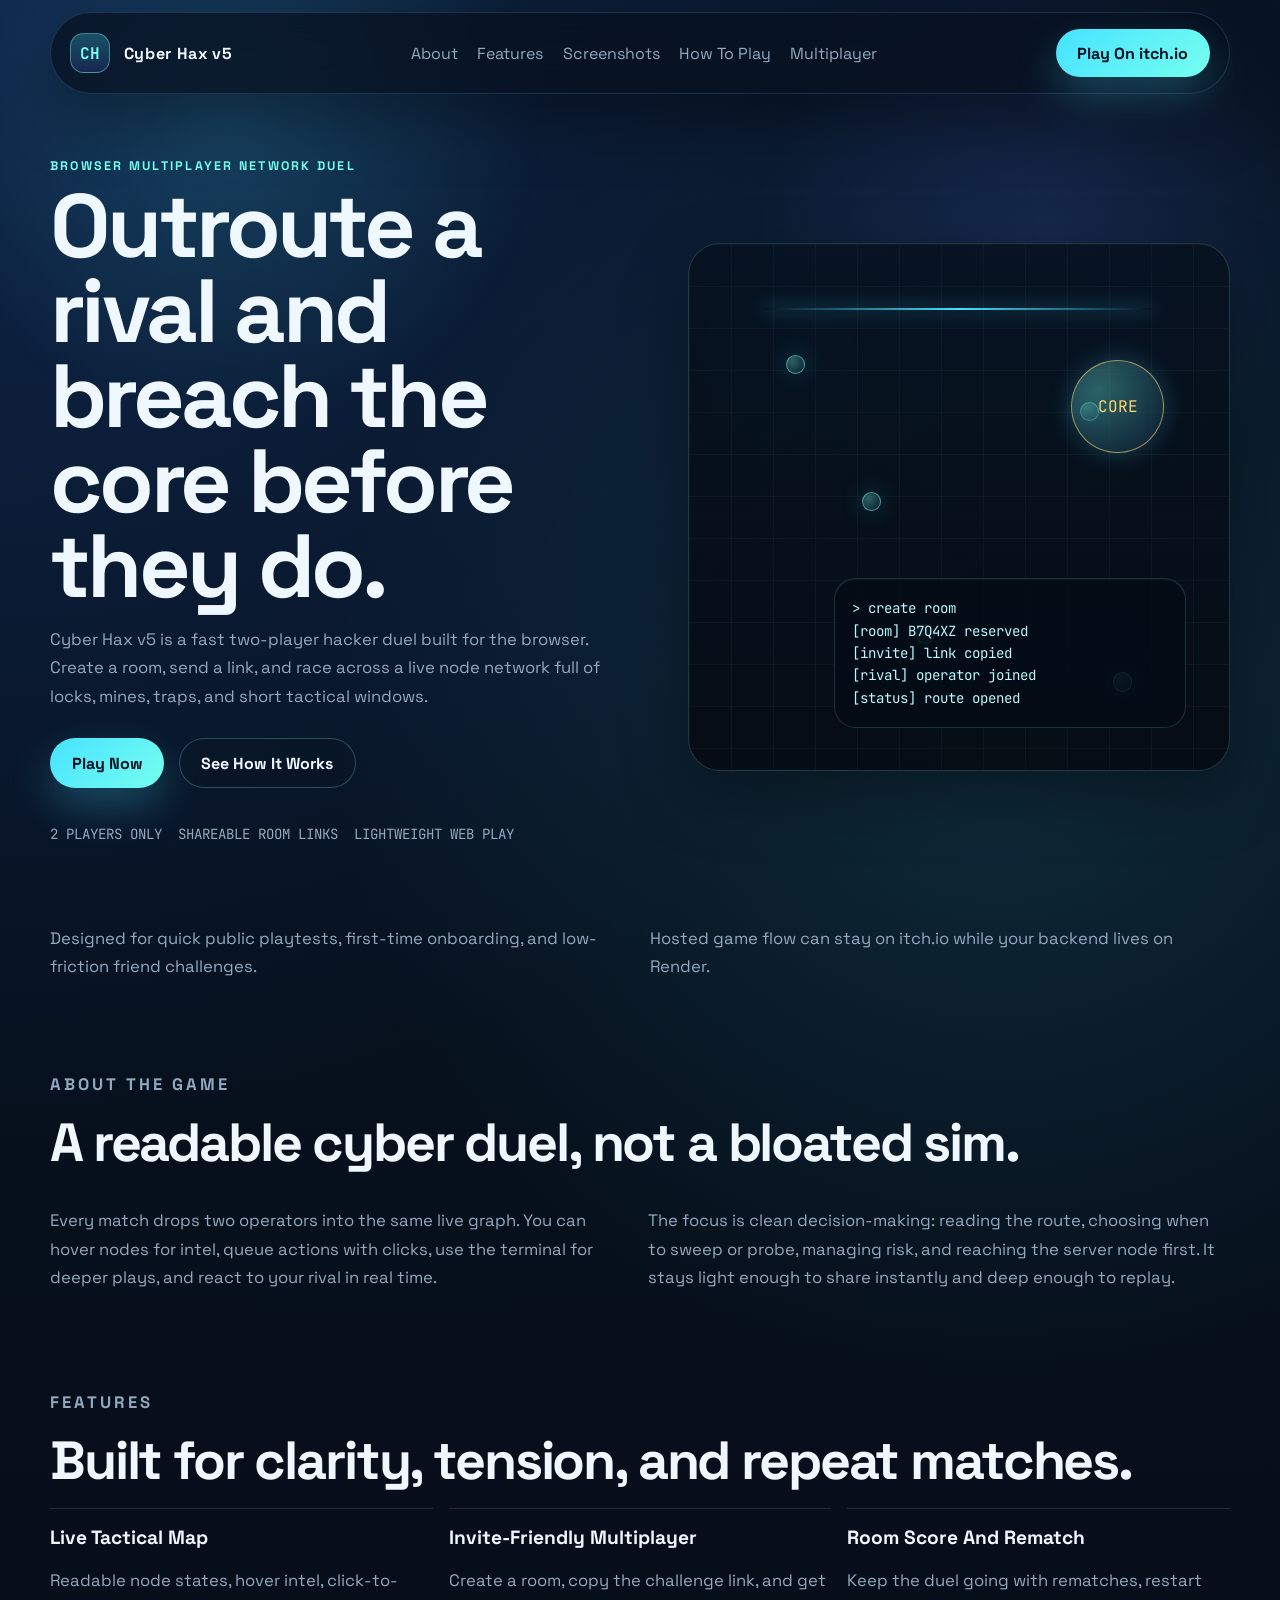
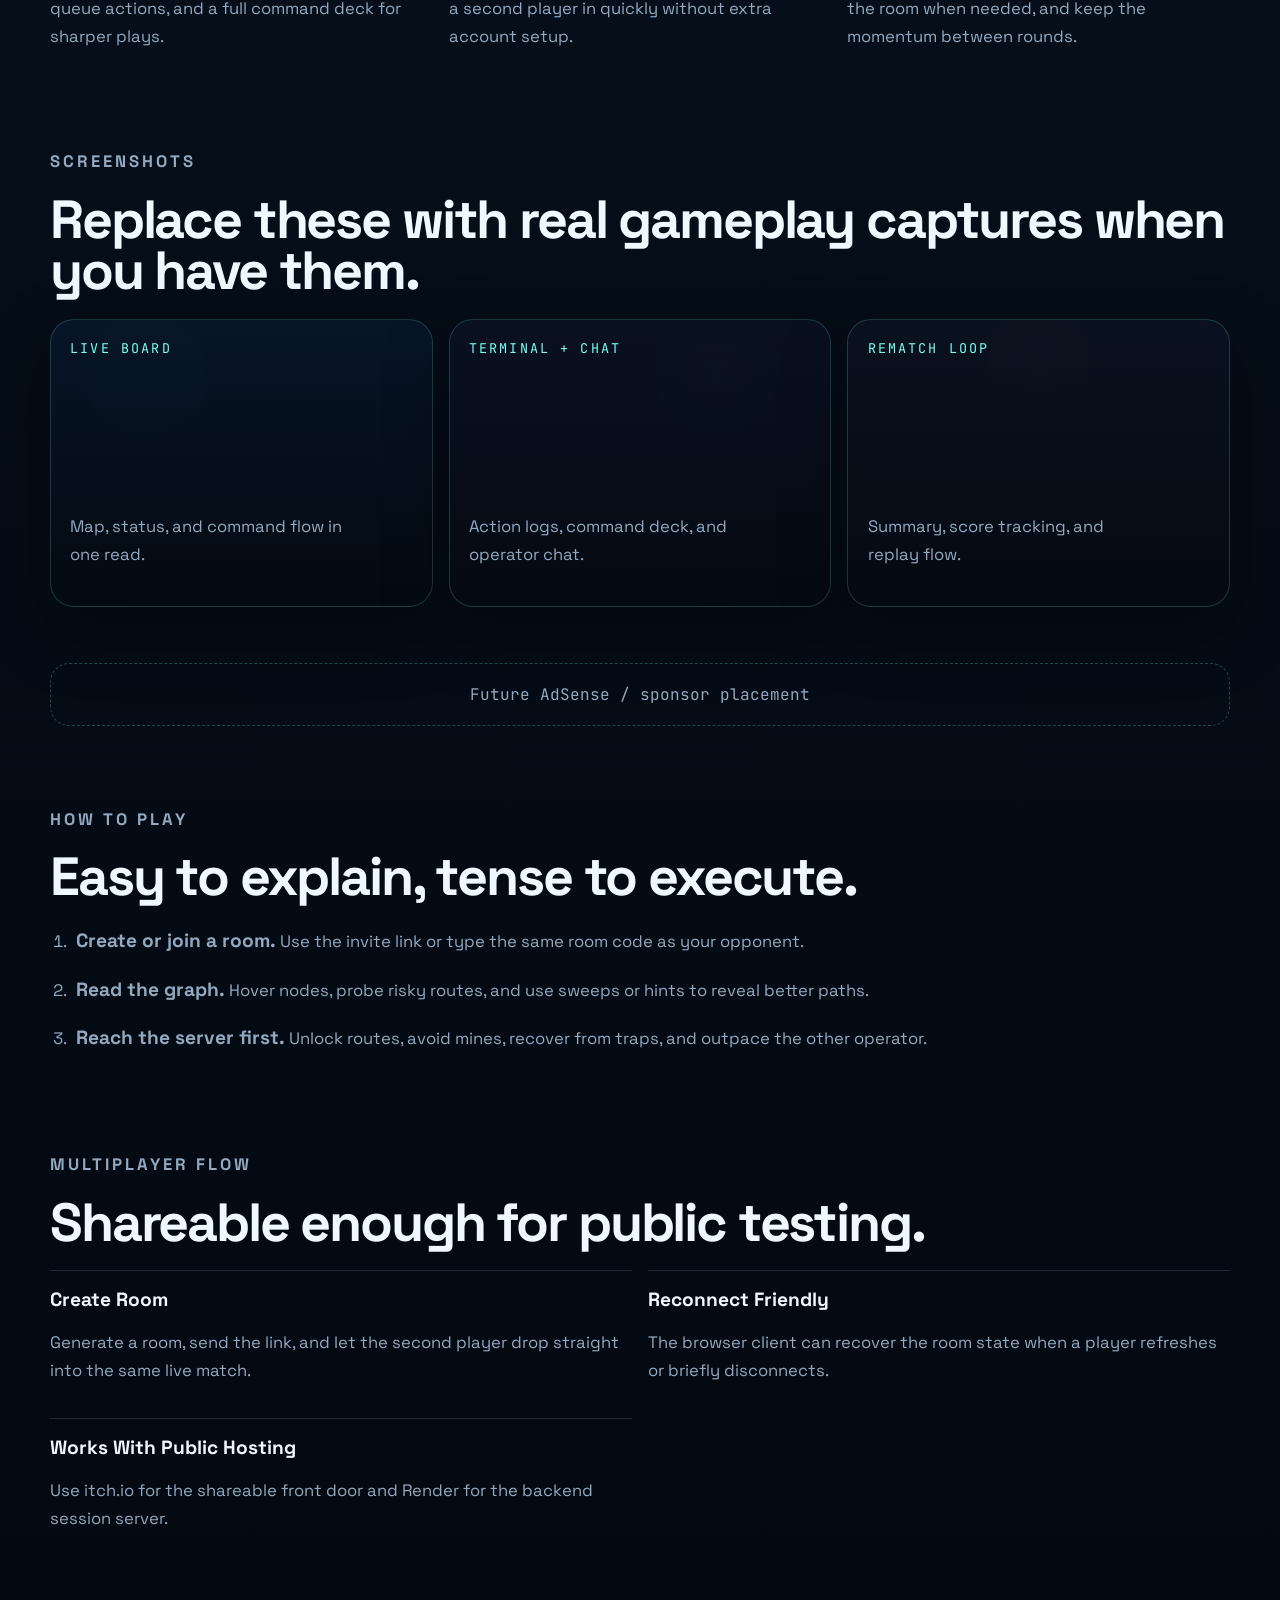
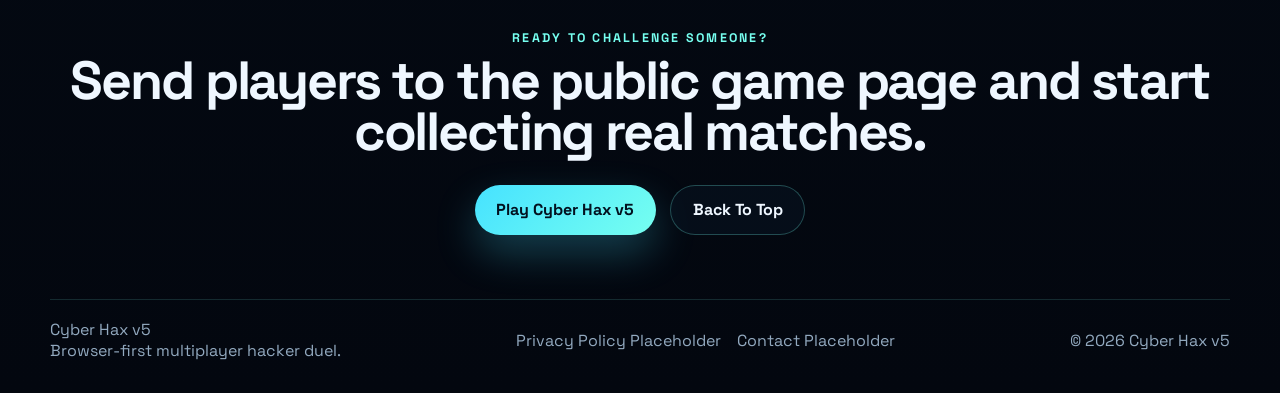
==== landing_site/index.html @ d26179cf "Fix room creation CORS and package itch/local builds" ====
<!doctype html>
<html lang="en">
  <head>
    <meta charset="utf-8" />
    <meta name="viewport" content="width=device-width, initial-scale=1" />
    <meta
      name="description"
      content="Cyber Hax v5 is a browser-first multiplayer hacker duel. Create a room, challenge a friend, and race through a live network to breach the core."
    />
    <title>Cyber Hax v5 | Browser Multiplayer Hacker Duel</title>
    <link rel="preconnect" href="https://fonts.googleapis.com" />
    <link rel="preconnect" href="https://fonts.gstatic.com" crossorigin />
    <link
      href="https://fonts.googleapis.com/css2?family=Space+Grotesk:wght@400;500;700&family=JetBrains+Mono:wght@400;600&display=swap"
      rel="stylesheet"
    />
    <link rel="stylesheet" href="styles.css" />
  </head>
  <body>
    <div class="page-glow page-glow-a"></div>
    <div class="page-glow page-glow-b"></div>
    <div class="grid-noise" aria-hidden="true"></div>

    <header class="site-header">
      <a class="brand" href="#top">
        <span class="brand-mark">CH</span>
        <span>Cyber Hax v5</span>
      </a>
      <nav class="site-nav" aria-label="Primary">
        <a href="#about">About</a>
        <a href="#features">Features</a>
        <a href="#shots">Screenshots</a>
        <a href="#how">How To Play</a>
        <a href="#multiplayer">Multiplayer</a>
      </nav>
      <a class="header-cta" data-itch-link href="https://YOUR-ITCH-PAGE.itch.io/cyber-hax-v5" target="_blank" rel="noreferrer">
        Play On itch.io
      </a>
    </header>

    <main id="top">
      <section class="hero">
        <div class="hero-copy reveal">
          <p class="eyebrow">Browser Multiplayer Network Duel</p>
          <h1>Outroute a rival and breach the core before they do.</h1>
          <p class="lede">
            Cyber Hax v5 is a fast two-player hacker duel built for the browser. Create a room, send a link, and
            race across a live node network full of locks, mines, traps, and short tactical windows.
          </p>
          <div class="hero-actions">
            <a class="primary-link" data-itch-link href="https://YOUR-ITCH-PAGE.itch.io/cyber-hax-v5" target="_blank" rel="noreferrer">
              Play Now
            </a>
            <a class="secondary-link" href="#how">See How It Works</a>
          </div>
          <div class="hero-notes">
            <p>2 players only</p>
            <p>shareable room links</p>
            <p>lightweight web play</p>
          </div>
        </div>

        <div class="hero-visual reveal" aria-hidden="true">
          <div class="visual-shell">
            <div class="signal-line"></div>
            <div class="visual-node n1"></div>
            <div class="visual-node n2"></div>
            <div class="visual-node n3"></div>
            <div class="visual-node n4"></div>
            <div class="visual-node n5"></div>
            <div class="visual-core">CORE</div>
            <div class="visual-terminal">
              <p>&gt; create room</p>
              <p>[room] B7Q4XZ reserved</p>
              <p>[invite] link copied</p>
              <p>[rival] operator joined</p>
              <p>[status] route opened</p>
            </div>
          </div>
        </div>
      </section>

      <section class="support-strip reveal">
        <p>Designed for quick public playtests, first-time onboarding, and low-friction friend challenges.</p>
        <p>Hosted game flow can stay on itch.io while your backend lives on Render.</p>
      </section>

      <section class="section about reveal" id="about">
        <div class="section-head">
          <p class="eyebrow">About The Game</p>
          <h2>A readable cyber duel, not a bloated sim.</h2>
        </div>
        <div class="split-copy">
          <p>
            Every match drops two operators into the same live graph. You can hover nodes for intel, queue actions
            with clicks, use the terminal for deeper plays, and react to your rival in real time.
          </p>
          <p>
            The focus is clean decision-making: reading the route, choosing when to sweep or probe, managing risk, and
            reaching the server node first. It stays light enough to share instantly and deep enough to replay.
          </p>
        </div>
      </section>

      <section class="section features reveal" id="features">
        <div class="section-head">
          <p class="eyebrow">Features</p>
          <h2>Built for clarity, tension, and repeat matches.</h2>
        </div>
        <div class="feature-list">
          <article>
            <h3>Live Tactical Map</h3>
            <p>Readable node states, hover intel, click-to-queue actions, and a full command deck for sharper plays.</p>
          </article>
          <article>
            <h3>Invite-Friendly Multiplayer</h3>
            <p>Create a room, copy the challenge link, and get a second player in quickly without extra account setup.</p>
          </article>
          <article>
            <h3>Room Score And Rematch</h3>
            <p>Keep the duel going with rematches, restart the room when needed, and keep the momentum between rounds.</p>
          </article>
        </div>
      </section>

      <section class="section shots reveal" id="shots">
        <div class="section-head">
          <p class="eyebrow">Screenshots</p>
          <h2>Replace these with real gameplay captures when you have them.</h2>
        </div>
        <div class="shot-grid">
          <figure class="shot-frame">
            <!-- Replace this panel with: <img src="images/lobby-or-board.png" alt="Cyber Hax room setup and live board" /> -->
            <div class="shot-surface shot-board">
              <span>Live Board</span>
              <p>Map, status, and command flow in one read.</p>
            </div>
          </figure>
          <figure class="shot-frame">
            <!-- Replace this panel with: <img src="images/chat-and-terminal.png" alt="Cyber Hax chat and terminal interface" /> -->
            <div class="shot-surface shot-terminal">
              <span>Terminal + Chat</span>
              <p>Action logs, command deck, and operator chat.</p>
            </div>
          </figure>
          <figure class="shot-frame">
            <!-- Replace this panel with: <img src="images/endgame-summary.png" alt="Cyber Hax match summary and rematch screen" /> -->
            <div class="shot-surface shot-summary">
              <span>Rematch Loop</span>
              <p>Summary, score tracking, and replay flow.</p>
            </div>
          </figure>
        </div>
      </section>

      <!-- Future AdSense slot: between content sections -->
      <section class="section ad-break reveal" aria-label="Future advertising slot">
        <div class="ad-slot">Future AdSense / sponsor placement</div>
      </section>

      <section class="section how reveal" id="how">
        <div class="section-head">
          <p class="eyebrow">How To Play</p>
          <h2>Easy to explain, tense to execute.</h2>
        </div>
        <ol class="steps">
          <li>
            <strong>Create or join a room.</strong>
            Use the invite link or type the same room code as your opponent.
          </li>
          <li>
            <strong>Read the graph.</strong>
            Hover nodes, probe risky routes, and use sweeps or hints to reveal better paths.
          </li>
          <li>
            <strong>Reach the server first.</strong>
            Unlock routes, avoid mines, recover from traps, and outpace the other operator.
          </li>
        </ol>
      </section>

      <section class="section multiplayer reveal" id="multiplayer">
        <div class="section-head">
          <p class="eyebrow">Multiplayer Flow</p>
          <h2>Shareable enough for public testing.</h2>
        </div>
        <div class="multiplayer-grid">
          <div>
            <h3>Create Room</h3>
            <p>Generate a room, send the link, and let the second player drop straight into the same live match.</p>
          </div>
          <div>
            <h3>Reconnect Friendly</h3>
            <p>The browser client can recover the room state when a player refreshes or briefly disconnects.</p>
          </div>
          <div>
            <h3>Works With Public Hosting</h3>
            <p>Use itch.io for the shareable front door and Render for the backend session server.</p>
          </div>
        </div>
      </section>

      <section class="final-cta reveal">
        <p class="eyebrow">Ready To Challenge Someone?</p>
        <h2>Send players to the public game page and start collecting real matches.</h2>
        <div class="hero-actions">
          <a class="primary-link" data-itch-link href="https://YOUR-ITCH-PAGE.itch.io/cyber-hax-v5" target="_blank" rel="noreferrer">
            Play Cyber Hax v5
          </a>
          <a class="secondary-link" href="#top">Back To Top</a>
        </div>
      </section>
    </main>

    <footer class="site-footer">
      <div>
        <p>Cyber Hax v5</p>
        <span>Browser-first multiplayer hacker duel.</span>
      </div>
      <div class="footer-links">
        <a href="#">Privacy Policy Placeholder</a>
        <a href="mailto:contact@example.com">Contact Placeholder</a>
      </div>
      <span class="footer-year" id="footerYear"></span>
    </footer>

    <script src="script.js"></script>
  </body>
</html>
---- landing_site/styles.css ----
:root {
  --bg: #06101d;
  --bg-deep: #03070f;
  --panel: rgba(8, 20, 36, 0.72);
  --line: rgba(119, 182, 255, 0.18);
  --text: #eff7ff;
  --muted: #92a9bf;
  --accent: #46e2ff;
  --accent-soft: rgba(70, 226, 255, 0.16);
  --accent-strong: #76fff0;
  --warning: #ffd36f;
  --shadow: 0 24px 64px rgba(0, 0, 0, 0.34);
  --radius-lg: 28px;
  --radius-md: 20px;
  --content: min(1180px, calc(100% - 2rem));
}

* {
  box-sizing: border-box;
}

html {
  scroll-behavior: smooth;
}

body {
  margin: 0;
  min-height: 100vh;
  background:
    radial-gradient(circle at top left, rgba(46, 120, 255, 0.18), transparent 30%),
    radial-gradient(circle at 78% 20%, rgba(70, 226, 255, 0.12), transparent 22%),
    linear-gradient(180deg, #081423 0%, var(--bg-deep) 100%);
  color: var(--text);
  font-family: "Space Grotesk", "Trebuchet MS", sans-serif;
  overflow-x: hidden;
}

a {
  color: inherit;
  text-decoration: none;
}

button,
a {
  transition:
    transform 180ms ease,
    border-color 180ms ease,
    background-color 180ms ease,
    box-shadow 180ms ease,
    color 180ms ease;
}

.page-glow,
.grid-noise {
  position: fixed;
  inset: 0;
  pointer-events: none;
}

.page-glow-a {
  background: radial-gradient(circle at 18% 14%, rgba(70, 226, 255, 0.16), transparent 24%);
}

.page-glow-b {
  background: radial-gradient(circle at 82% 26%, rgba(84, 109, 255, 0.16), transparent 24%);
}

.grid-noise {
  background-image:
    linear-gradient(rgba(255, 255, 255, 0.035) 1px, transparent 1px),
    linear-gradient(90deg, rgba(255, 255, 255, 0.035) 1px, transparent 1px);
  background-size: 52px 52px;
  mask-image: linear-gradient(180deg, rgba(0, 0, 0, 0.3), transparent 94%);
  opacity: 0.18;
}

.site-header,
.hero,
.support-strip,
.section,
.final-cta,
.site-footer {
  width: var(--content);
  margin-inline: auto;
}

.site-header {
  position: sticky;
  top: 0;
  z-index: 20;
  display: flex;
  align-items: center;
  justify-content: space-between;
  gap: 1rem;
  padding: 1rem 1.2rem;
  margin-top: 0.75rem;
  border: 1px solid var(--line);
  border-radius: 999px;
  background: rgba(7, 16, 30, 0.72);
  backdrop-filter: blur(16px);
  box-shadow: var(--shadow);
}

.brand {
  display: inline-flex;
  align-items: center;
  gap: 0.85rem;
  font-weight: 700;
  letter-spacing: 0.04em;
}

.brand-mark {
  display: grid;
  place-items: center;
  width: 2.5rem;
  height: 2.5rem;
  border-radius: 0.85rem;
  border: 1px solid rgba(118, 255, 240, 0.4);
  background: linear-gradient(180deg, rgba(70, 226, 255, 0.28), rgba(84, 109, 255, 0.18));
  color: var(--accent-strong);
  font-family: "JetBrains Mono", "Cascadia Code", monospace;
}

.site-nav {
  display: inline-flex;
  align-items: center;
  gap: 1.2rem;
  color: var(--muted);
}

.site-nav a:hover,
.site-nav a:focus-visible {
  color: var(--text);
}

.header-cta,
.primary-link,
.secondary-link {
  display: inline-flex;
  align-items: center;
  justify-content: center;
  min-height: 3rem;
  border-radius: 999px;
  padding: 0.85rem 1.35rem;
  font-weight: 700;
}

.header-cta,
.primary-link {
  background: linear-gradient(135deg, var(--accent) 0%, var(--accent-strong) 100%);
  color: #02111f;
  box-shadow: 0 18px 40px rgba(70, 226, 255, 0.26);
}

.secondary-link {
  border: 1px solid rgba(118, 255, 240, 0.26);
  color: var(--text);
  background: rgba(10, 22, 38, 0.46);
}

.header-cta:hover,
.primary-link:hover,
.secondary-link:hover,
.header-cta:focus-visible,
.primary-link:focus-visible,
.secondary-link:focus-visible {
  transform: translateY(-2px);
}

.hero {
  display: grid;
  grid-template-columns: minmax(0, 0.95fr) minmax(24rem, 0.85fr);
  gap: 2rem;
  align-items: center;
  min-height: calc(100svh - 7.5rem);
  padding: 4rem 0 2rem;
}

.eyebrow {
  margin: 0;
  color: var(--accent-strong);
  font-size: 0.78rem;
  font-weight: 700;
  letter-spacing: 0.18em;
  text-transform: uppercase;
}

.hero h1,
.section h2,
.final-cta h2 {
  margin: 0.6rem 0 0;
  font-size: clamp(2.8rem, 7vw, 5.8rem);
  line-height: 0.95;
  letter-spacing: -0.04em;
}

.hero .lede,
.section p,
.support-strip p,
.multiplayer-grid p,
.feature-list p,
.steps li {
  color: var(--muted);
  font-size: 1.04rem;
  line-height: 1.7;
}

.hero-copy {
  max-width: 36rem;
}

.hero-actions {
  display: flex;
  flex-wrap: wrap;
  gap: 0.9rem;
  margin-top: 1.7rem;
}

.hero-notes {
  display: flex;
  flex-wrap: wrap;
  gap: 1rem;
  margin-top: 1.4rem;
  color: var(--muted);
  font-family: "JetBrains Mono", "Cascadia Code", monospace;
  font-size: 0.88rem;
  text-transform: uppercase;
}

.hero-visual {
  position: relative;
}

.visual-shell {
  position: relative;
  min-height: 33rem;
  border: 1px solid rgba(118, 255, 240, 0.18);
  border-radius: 2rem;
  background:
    linear-gradient(180deg, rgba(7, 18, 32, 0.92), rgba(5, 10, 18, 0.9)),
    radial-gradient(circle at 25% 20%, rgba(70, 226, 255, 0.1), transparent 28%);
  box-shadow: var(--shadow);
  overflow: hidden;
}

.visual-shell::before {
  content: "";
  position: absolute;
  inset: 0;
  background-image:
    linear-gradient(rgba(255, 255, 255, 0.03) 1px, transparent 1px),
    linear-gradient(90deg, rgba(255, 255, 255, 0.03) 1px, transparent 1px);
  background-size: 42px 42px;
}

.signal-line {
  position: absolute;
  inset: 12% 14% auto 14%;
  height: 2px;
  background: linear-gradient(90deg, transparent, var(--accent), transparent);
  box-shadow: 0 0 18px rgba(70, 226, 255, 0.8);
  animation: signalSweep 3.4s linear infinite;
}

.visual-node,
.visual-core {
  position: absolute;
  display: grid;
  place-items: center;
  border-radius: 50%;
  border: 1px solid rgba(118, 255, 240, 0.5);
  background: radial-gradient(circle at 30% 30%, rgba(118, 255, 240, 0.34), rgba(9, 28, 49, 0.94));
  box-shadow: 0 0 24px rgba(70, 226, 255, 0.24);
  font-family: "JetBrains Mono", "Cascadia Code", monospace;
  color: var(--accent-strong);
}

.visual-node {
  width: 1.2rem;
  height: 1.2rem;
}

.n1 { top: 21%; left: 18%; }
.n2 { top: 47%; left: 32%; }
.n3 { top: 30%; right: 24%; }
.n4 { bottom: 24%; left: 42%; }
.n5 { bottom: 15%; right: 18%; }

.visual-core {
  width: 5.8rem;
  height: 5.8rem;
  right: 12%;
  top: 22%;
  border-color: rgba(255, 211, 111, 0.6);
  color: var(--warning);
}

.visual-terminal {
  position: absolute;
  right: 8%;
  bottom: 8%;
  width: min(22rem, 78%);
  padding: 1rem 1.1rem;
  border-radius: 1.35rem;
  border: 1px solid rgba(118, 255, 240, 0.16);
  background: rgba(4, 12, 22, 0.84);
  box-shadow: inset 0 1px 0 rgba(255, 255, 255, 0.05);
  font-family: "JetBrains Mono", "Cascadia Code", monospace;
  color: #b9f8ff;
}

.visual-terminal p {
  margin: 0.28rem 0;
  font-size: 0.88rem;
}

.support-strip {
  display: grid;
  grid-template-columns: repeat(2, minmax(0, 1fr));
  gap: 1.2rem;
  padding: 1.2rem 0 0.6rem;
}

.section,
.final-cta {
  padding: 4rem 0 1rem;
}

.section-head {
  display: grid;
  gap: 0.5rem;
  margin-bottom: 1.4rem;
}

.section h2,
.final-cta h2 {
  font-size: clamp(2rem, 4.2vw, 3.6rem);
}

.split-copy,
.feature-list,
.multiplayer-grid,
.shot-grid {
  display: grid;
  gap: 1rem;
}

.split-copy,
.multiplayer-grid {
  grid-template-columns: repeat(2, minmax(0, 1fr));
}

.feature-list {
  grid-template-columns: repeat(3, minmax(0, 1fr));
}

.feature-list article,
.multiplayer-grid > div {
  padding-top: 1rem;
  border-top: 1px solid var(--line);
}

.feature-list h3,
.multiplayer-grid h3,
.steps strong {
  margin: 0 0 0.45rem;
  font-size: 1.2rem;
}

.shot-grid {
  grid-template-columns: repeat(3, minmax(0, 1fr));
}

.shot-frame {
  margin: 0;
}

.shot-surface {
  min-height: 18rem;
  border: 1px solid rgba(118, 255, 240, 0.18);
  border-radius: 1.5rem;
  padding: 1.2rem;
  background:
    linear-gradient(180deg, rgba(8, 22, 39, 0.95), rgba(4, 10, 18, 0.96)),
    radial-gradient(circle at top right, rgba(70, 226, 255, 0.12), transparent 28%);
  box-shadow: var(--shadow);
  display: flex;
  flex-direction: column;
  justify-content: space-between;
}

.shot-surface span {
  font-family: "JetBrains Mono", "Cascadia Code", monospace;
  color: var(--accent-strong);
  text-transform: uppercase;
  font-size: 0.84rem;
  letter-spacing: 0.16em;
}

.shot-surface p {
  max-width: 18rem;
}

.shot-board {
  background:
    linear-gradient(180deg, rgba(8, 22, 39, 0.95), rgba(4, 10, 18, 0.96)),
    radial-gradient(circle at 25% 20%, rgba(70, 226, 255, 0.14), transparent 24%);
}

.shot-terminal {
  background:
    linear-gradient(180deg, rgba(10, 17, 33, 0.95), rgba(5, 10, 18, 0.96)),
    radial-gradient(circle at 70% 20%, rgba(118, 255, 240, 0.14), transparent 24%);
}

.shot-summary {
  background:
    linear-gradient(180deg, rgba(11, 18, 31, 0.95), rgba(5, 10, 18, 0.96)),
    radial-gradient(circle at 50% 16%, rgba(255, 211, 111, 0.14), transparent 24%);
}

.ad-break {
  padding-top: 2.5rem;
}

.ad-slot {
  border: 1px dashed rgba(118, 255, 240, 0.24);
  border-radius: 1.2rem;
  padding: 1.25rem;
  color: var(--muted);
  text-align: center;
  font-family: "JetBrains Mono", "Cascadia Code", monospace;
}

.steps {
  display: grid;
  gap: 1rem;
  padding-left: 1.25rem;
}

.steps li {
  padding-left: 0.35rem;
}

.final-cta {
  text-align: center;
  padding-bottom: 4rem;
}

.final-cta .hero-actions {
  justify-content: center;
}

.site-footer {
  display: flex;
  align-items: center;
  justify-content: space-between;
  gap: 1rem;
  padding: 1.2rem 0 2rem;
  border-top: 1px solid rgba(118, 255, 240, 0.14);
  color: var(--muted);
}

.site-footer p,
.site-footer span {
  margin: 0;
}

.footer-links {
  display: flex;
  flex-wrap: wrap;
  gap: 1rem;
}

.reveal {
  opacity: 0;
  transform: translateY(26px);
  transition:
    opacity 600ms ease,
    transform 600ms ease;
}

.reveal.is-visible {
  opacity: 1;
  transform: translateY(0);
}

@keyframes signalSweep {
  0% { transform: translateX(-12%); opacity: 0; }
  15% { opacity: 1; }
  100% { transform: translateX(58%); opacity: 0; }
}

@media (max-width: 1040px) {
  .site-header,
  .hero,
  .support-strip,
  .section,
  .final-cta,
  .site-footer {
    width: min(100% - 1.4rem, 100%);
  }

  .hero,
  .split-copy,
  .feature-list,
  .shot-grid,
  .multiplayer-grid,
  .support-strip {
    grid-template-columns: 1fr;
  }

  .hero {
    min-height: auto;
    padding-top: 3rem;
  }

  .site-header {
    border-radius: 1.35rem;
  }

  .site-nav {
    display: none;
  }
}

@media (max-width: 720px) {
  .site-header,
  .site-footer {
    flex-direction: column;
    align-items: flex-start;
  }

  .hero h1,
  .section h2,
  .final-cta h2 {
    font-size: clamp(2.1rem, 13vw, 3.2rem);
  }

  .visual-shell {
    min-height: 24rem;
  }

  .visual-terminal {
    width: calc(100% - 1.5rem);
    right: 0.75rem;
  }
}
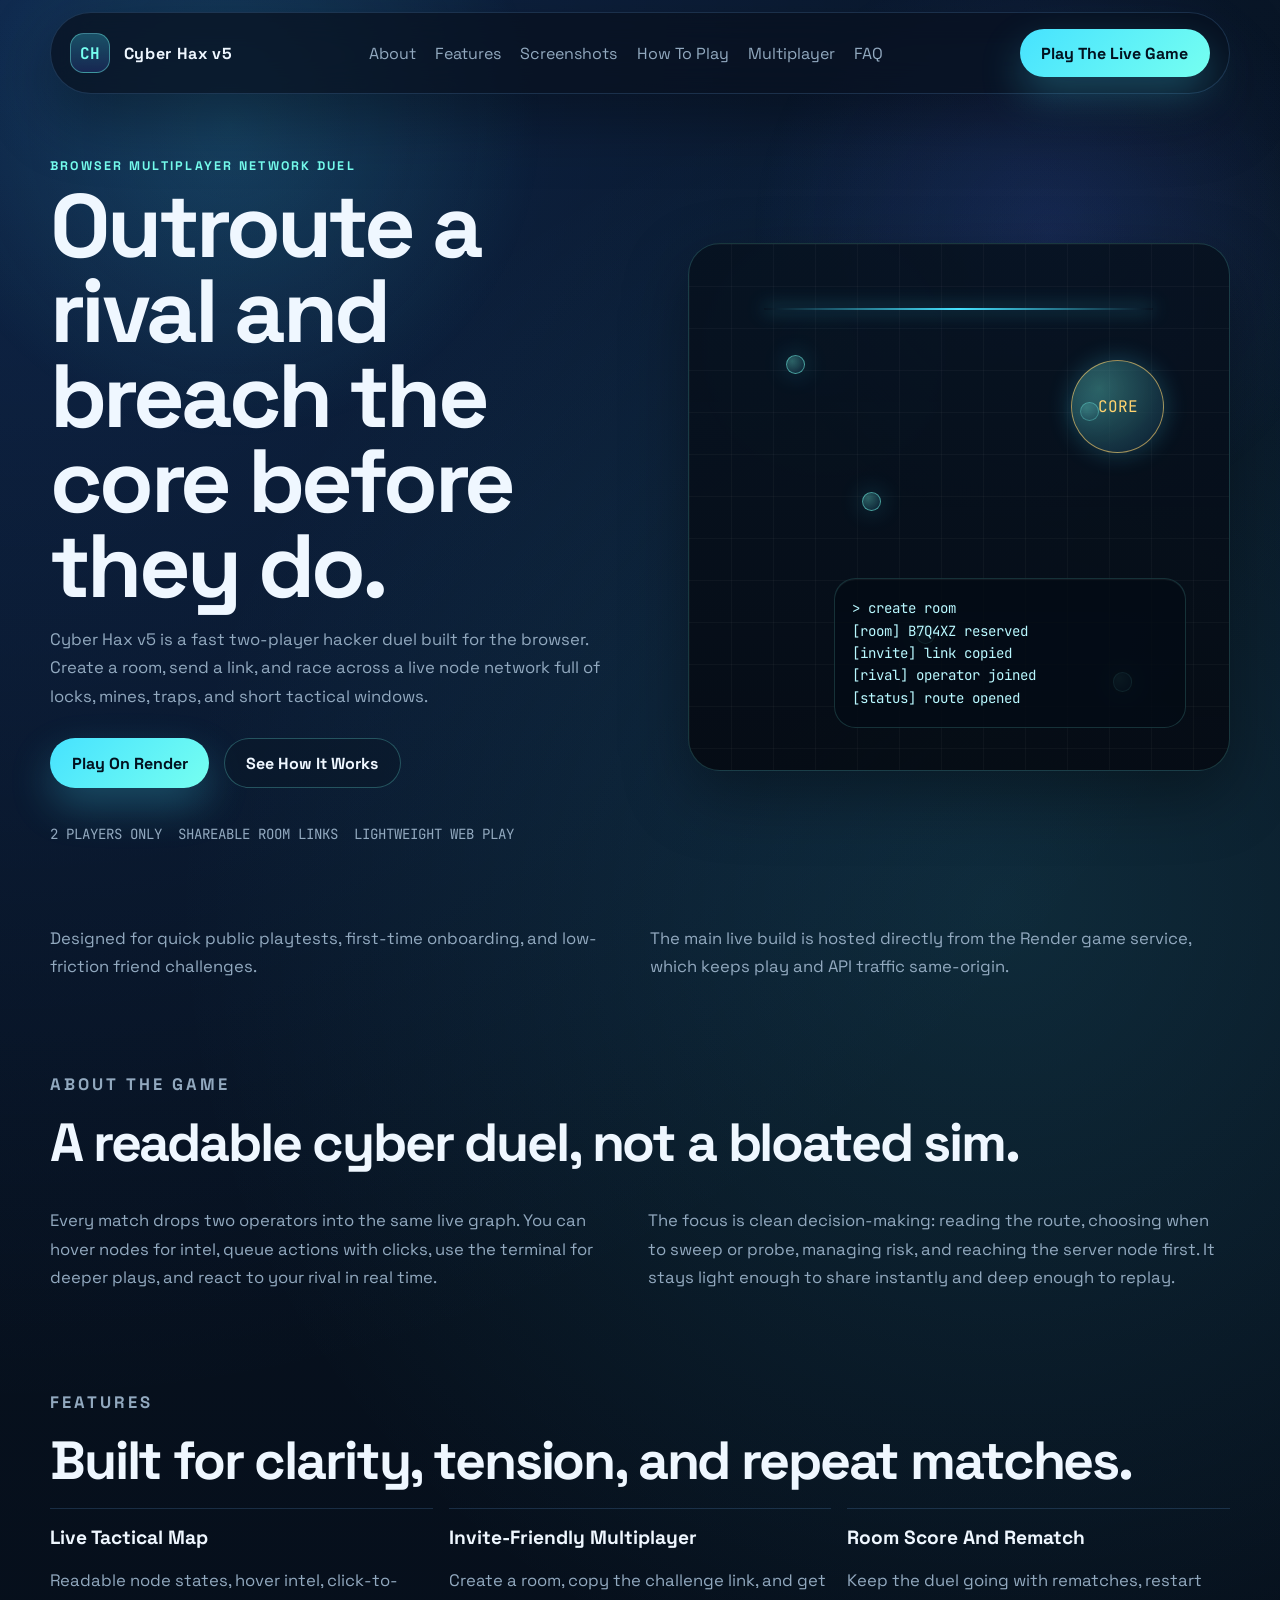
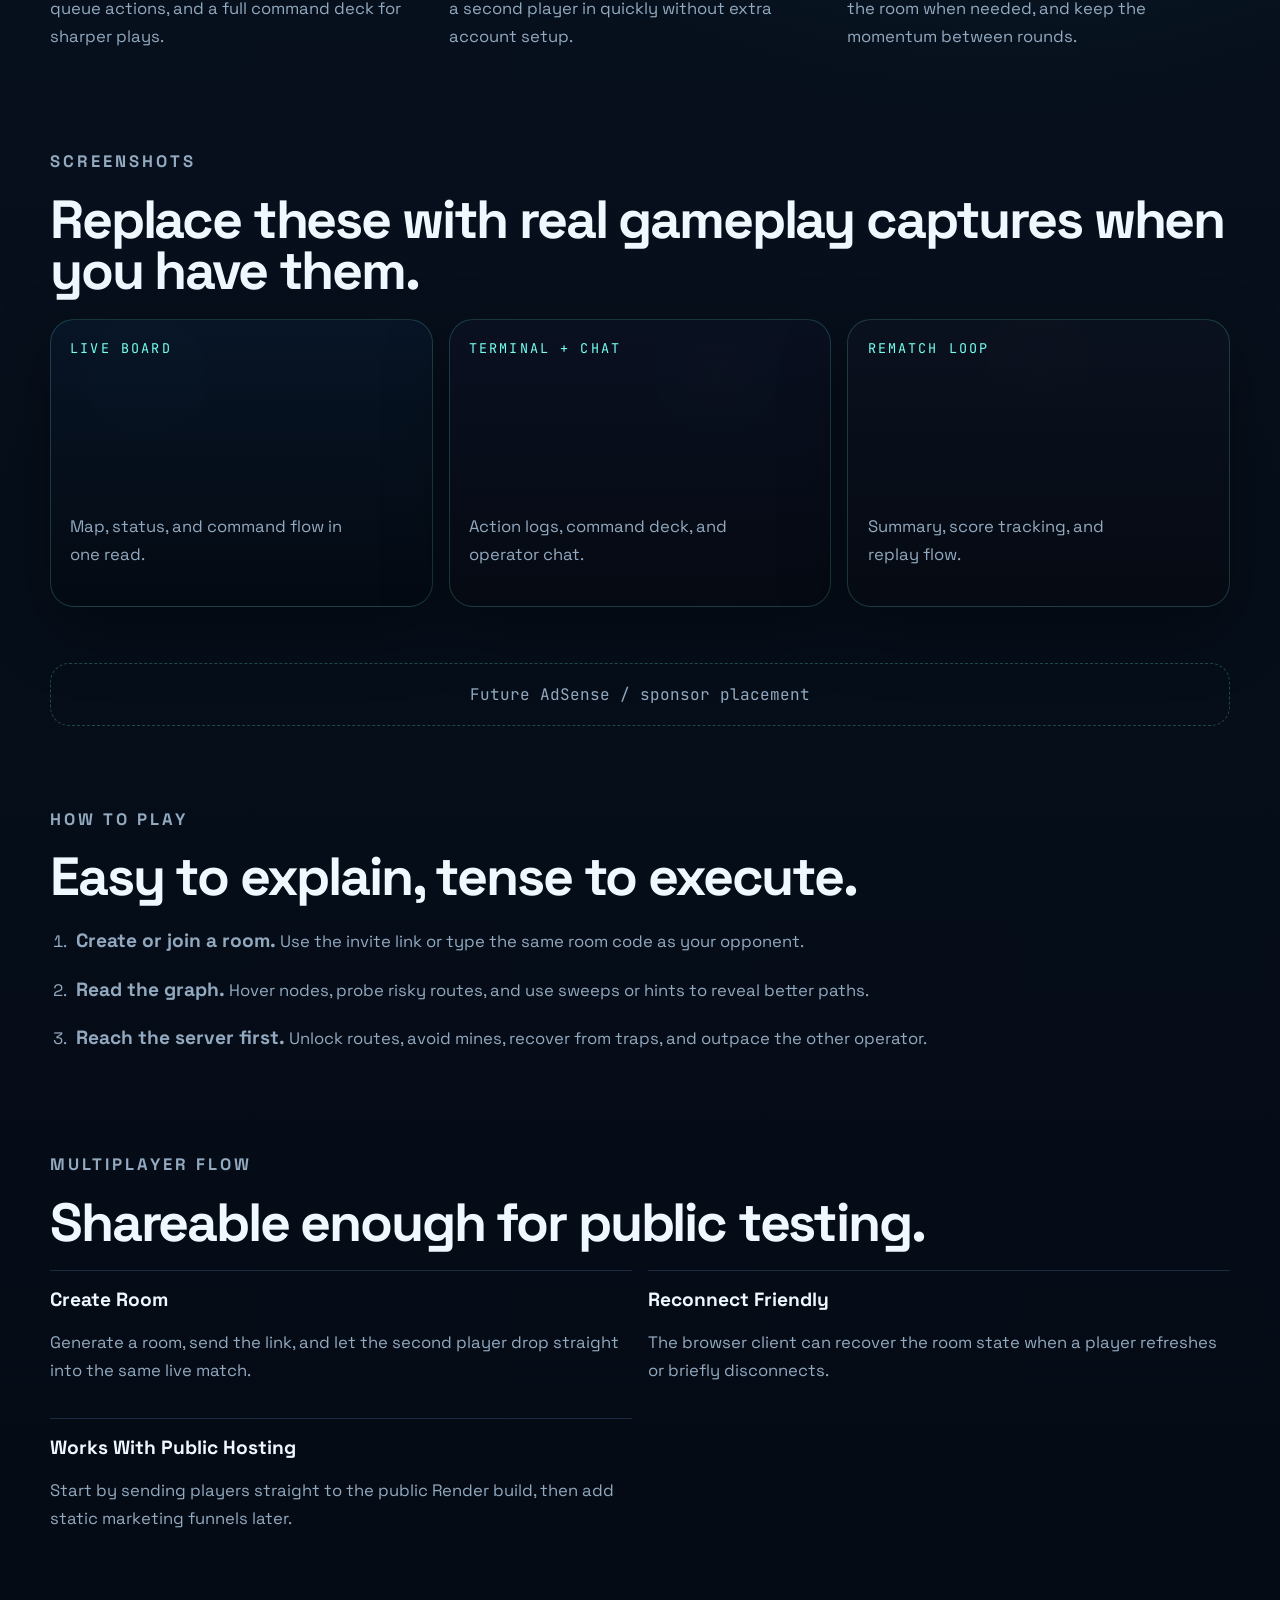
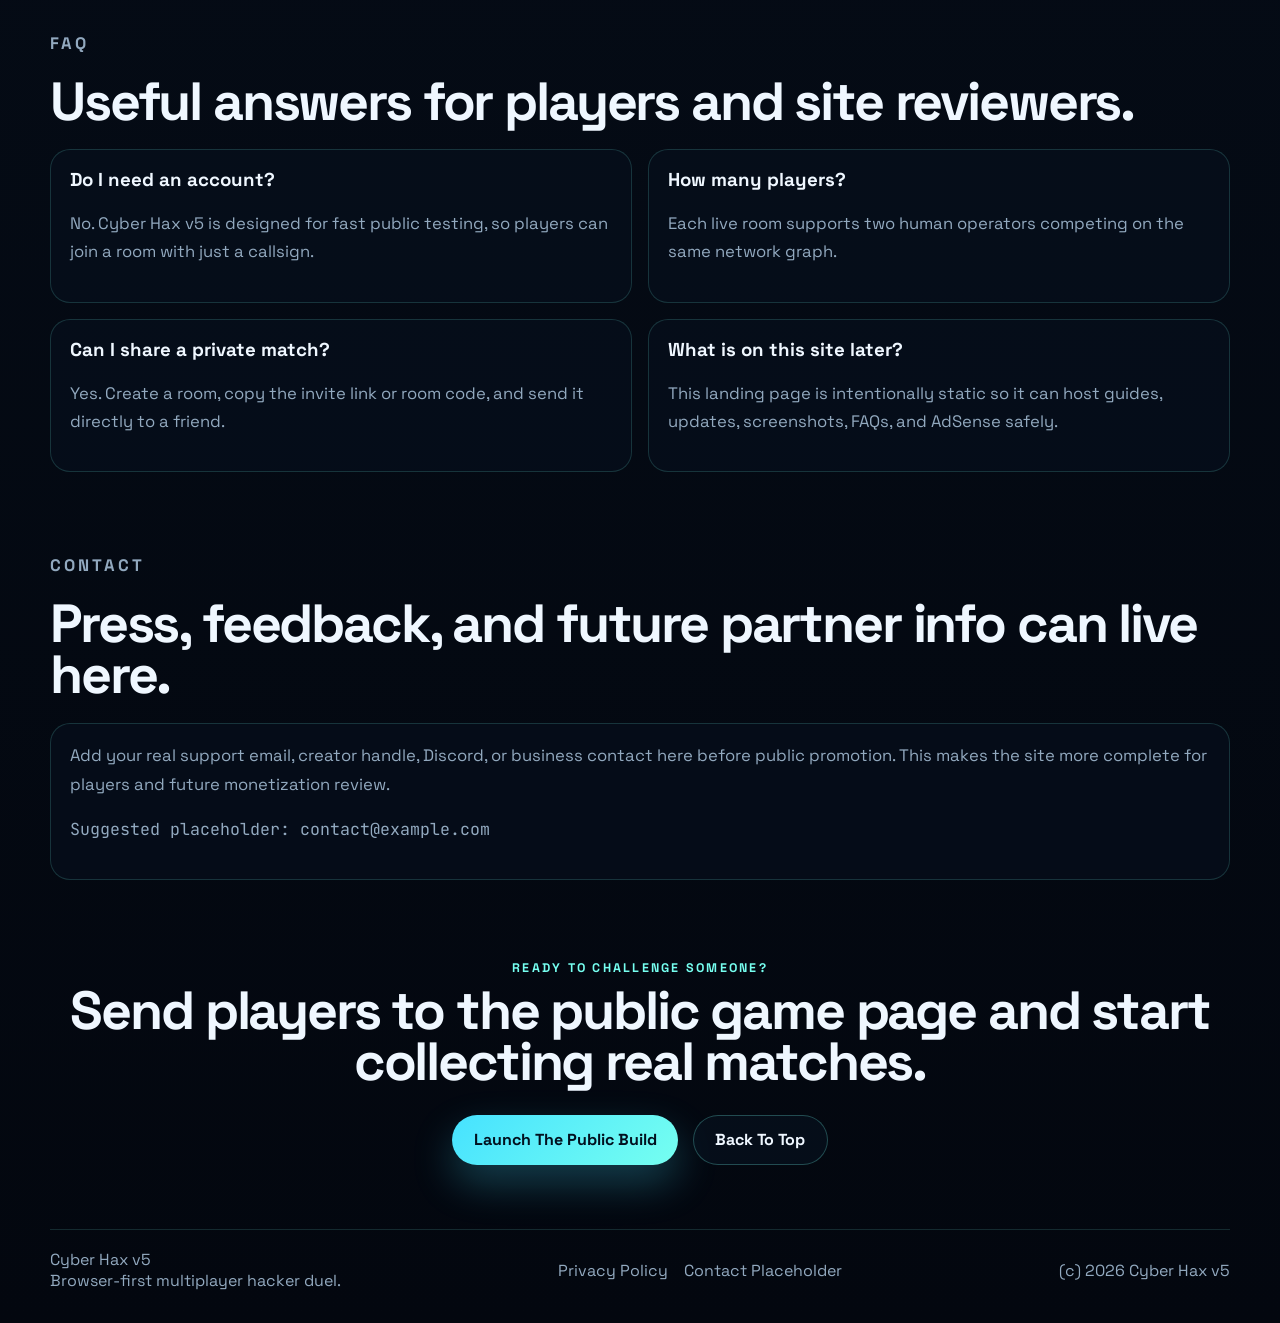
==== commit 0e376f7d: "Harden public web deploy and SEO assets" ====
--- a/landing_site/index.html
+++ b/landing_site/index.html
@@ -7,6 +7,23 @@
       name="description"
       content="Cyber Hax v5 is a browser-first multiplayer hacker duel. Create a room, challenge a friend, and race through a live network to breach the core."
     />
+    <meta name="robots" content="index,follow,max-image-preview:large" />
+    <meta name="theme-color" content="#06101d" />
+    <meta name="application-name" content="Cyber Hax v5" />
+    <meta property="og:type" content="website" />
+    <meta property="og:title" content="Cyber Hax v5 | Browser Multiplayer Hacker Duel" />
+    <meta property="og:description" content="Play Cyber Hax v5 in the browser, learn the rules, and challenge a friend to a live network duel." />
+    <meta property="og:url" content="https://cyber-hax.netlify.app/" />
+    <meta property="og:site_name" content="Cyber Hax v5" />
+    <meta property="og:image" content="https://cyber-hax.netlify.app/social-preview.svg" />
+    <meta property="og:image:alt" content="Cyber Hax v5 social preview showing a cyber network duel scene" />
+    <meta property="og:image:width" content="1200" />
+    <meta property="og:image:height" content="630" />
+    <meta name="twitter:card" content="summary_large_image" />
+    <meta name="twitter:title" content="Cyber Hax v5 | Browser Multiplayer Hacker Duel" />
+    <meta name="twitter:description" content="Fast browser multiplayer hacker duels with room links, chat, and tactical network routing." />
+    <meta name="twitter:image" content="https://cyber-hax.netlify.app/social-preview.svg" />
+    <link rel="canonical" href="https://cyber-hax.netlify.app/" />
     <title>Cyber Hax v5 | Browser Multiplayer Hacker Duel</title>
     <link rel="preconnect" href="https://fonts.googleapis.com" />
     <link rel="preconnect" href="https://fonts.gstatic.com" crossorigin />
@@ -14,6 +31,54 @@
       href="https://fonts.googleapis.com/css2?family=Space+Grotesk:wght@400;500;700&family=JetBrains+Mono:wght@400;600&display=swap"
       rel="stylesheet"
     />
+    <!-- AdSense / site verification scripts can be added here later. -->
+    <meta name="google-site-verification" content="7DK0P8a8GC7s7tAv5NXuZSRS0B45ZXS3A1fwoPUqGBA" />
+    <link rel="icon" type="image/svg+xml" href="social-preview.svg" />
+    <link rel="apple-touch-icon" href="social-preview.svg" />
+    <link rel="manifest" href="manifest.json" />
+    <script type="application/ld+json">
+      {
+        "@context": "https://schema.org",
+        "@graph": [
+          {
+            "@type": "WebSite",
+            "name": "Cyber Hax v5",
+            "url": "https://cyber-hax.netlify.app/",
+            "description": "Static marketing site for Cyber Hax v5, a browser-first multiplayer hacker duel."
+          },
+          {
+            "@type": "VideoGame",
+            "name": "Cyber Hax v5",
+            "url": "https://cyber-hax-server.onrender.com/",
+            "playMode": "MultiPlayer",
+            "applicationCategory": "Game",
+            "genre": ["Strategy", "Multiplayer", "Browser Game"],
+            "description": "Cyber Hax v5 is a browser multiplayer hacker duel focused on readable tactical network routing."
+          },
+          {
+            "@type": "FAQPage",
+            "mainEntity": [
+              {
+                "@type": "Question",
+                "name": "Do I need an account to play Cyber Hax v5?",
+                "acceptedAnswer": {
+                  "@type": "Answer",
+                  "text": "No. Players can join a room using a callsign and a shared room code or invite link."
+                }
+              },
+              {
+                "@type": "Question",
+                "name": "How many players are supported in each room?",
+                "acceptedAnswer": {
+                  "@type": "Answer",
+                  "text": "Each room is designed for two human players competing in the same live network duel."
+                }
+              }
+            ]
+          }
+        ]
+      }
+    </script>
     <link rel="stylesheet" href="styles.css" />
   </head>
   <body>
@@ -32,9 +97,10 @@
         <a href="#shots">Screenshots</a>
         <a href="#how">How To Play</a>
         <a href="#multiplayer">Multiplayer</a>
+        <a href="#faq">FAQ</a>
       </nav>
-      <a class="header-cta" data-itch-link href="https://YOUR-ITCH-PAGE.itch.io/cyber-hax-v5" target="_blank" rel="noreferrer">
-        Play On itch.io
+      <a class="header-cta" data-render-link href="https://cyber-hax-server.onrender.com" target="_blank" rel="noreferrer">
+        Play The Live Game
       </a>
     </header>
 
@@ -48,8 +114,8 @@
             race across a live node network full of locks, mines, traps, and short tactical windows.
           </p>
           <div class="hero-actions">
-            <a class="primary-link" data-itch-link href="https://YOUR-ITCH-PAGE.itch.io/cyber-hax-v5" target="_blank" rel="noreferrer">
-              Play Now
+            <a class="primary-link" data-render-link href="https://cyber-hax-server.onrender.com" target="_blank" rel="noreferrer">
+              Play On Render
             </a>
             <a class="secondary-link" href="#how">See How It Works</a>
           </div>
@@ -82,7 +148,7 @@
 
       <section class="support-strip reveal">
         <p>Designed for quick public playtests, first-time onboarding, and low-friction friend challenges.</p>
-        <p>Hosted game flow can stay on itch.io while your backend lives on Render.</p>
+        <p>The main live build is hosted directly from the Render game service, which keeps play and API traffic same-origin.</p>
       </section>
 
       <section class="section about reveal" id="about">
@@ -195,8 +261,47 @@
           </div>
           <div>
             <h3>Works With Public Hosting</h3>
-            <p>Use itch.io for the shareable front door and Render for the backend session server.</p>
-          </div>
+            <p>Start by sending players straight to the public Render build, then add static marketing funnels later.</p>
+          </div>
+        </div>
+      </section>
+
+      <section class="section reveal" id="faq">
+        <div class="section-head">
+          <p class="eyebrow">FAQ</p>
+          <h2>Useful answers for players and site reviewers.</h2>
+        </div>
+        <div class="faq-grid">
+          <article>
+            <h3>Do I need an account?</h3>
+            <p>No. Cyber Hax v5 is designed for fast public testing, so players can join a room with just a callsign.</p>
+          </article>
+          <article>
+            <h3>How many players?</h3>
+            <p>Each live room supports two human operators competing on the same network graph.</p>
+          </article>
+          <article>
+            <h3>Can I share a private match?</h3>
+            <p>Yes. Create a room, copy the invite link or room code, and send it directly to a friend.</p>
+          </article>
+          <article>
+            <h3>What is on this site later?</h3>
+            <p>This landing page is intentionally static so it can host guides, updates, screenshots, FAQs, and AdSense safely.</p>
+          </article>
+        </div>
+      </section>
+
+      <section class="section reveal" id="contact">
+        <div class="section-head">
+          <p class="eyebrow">Contact</p>
+          <h2>Press, feedback, and future partner info can live here.</h2>
+        </div>
+        <div class="contact-panel">
+          <p>
+            Add your real support email, creator handle, Discord, or business contact here before public promotion.
+            This makes the site more complete for players and future monetization review.
+          </p>
+          <p class="cta-note">Suggested placeholder: <a href="mailto:contact@example.com">contact@example.com</a></p>
         </div>
       </section>
 
@@ -204,21 +309,22 @@
         <p class="eyebrow">Ready To Challenge Someone?</p>
         <h2>Send players to the public game page and start collecting real matches.</h2>
         <div class="hero-actions">
-          <a class="primary-link" data-itch-link href="https://YOUR-ITCH-PAGE.itch.io/cyber-hax-v5" target="_blank" rel="noreferrer">
-            Play Cyber Hax v5
+          <a class="primary-link" data-render-link href="https://cyber-hax-server.onrender.com" target="_blank" rel="noreferrer">
+            Launch The Public Build
           </a>
           <a class="secondary-link" href="#top">Back To Top</a>
         </div>
       </section>
     </main>
 
+    <!-- Future AdSense body ad unit can be inserted in this area or between major sections. -->
     <footer class="site-footer">
       <div>
         <p>Cyber Hax v5</p>
         <span>Browser-first multiplayer hacker duel.</span>
       </div>
       <div class="footer-links">
-        <a href="#">Privacy Policy Placeholder</a>
+        <a href="privacy.html">Privacy Policy</a>
         <a href="mailto:contact@example.com">Contact Placeholder</a>
       </div>
       <span class="footer-year" id="footerYear"></span>
--- a/landing_site/styles.css
+++ b/landing_site/styles.css
@@ -546,3 +546,34 @@
     right: 0.75rem;
   }
 }
+
+.faq-grid {
+  display: grid;
+  grid-template-columns: repeat(2, minmax(0, 1fr));
+  gap: 1rem;
+}
+
+.faq-grid article,
+.contact-panel {
+  padding: 1.15rem 1.2rem;
+  border: 1px solid rgba(118, 255, 240, 0.16);
+  border-radius: 1.25rem;
+  background: rgba(7, 16, 30, 0.58);
+}
+
+.faq-grid h3,
+.contact-panel p {
+  margin-top: 0;
+}
+
+.cta-note {
+  color: var(--accent-strong);
+  font-family: "JetBrains Mono", "Cascadia Code", monospace;
+  font-size: 0.88rem;
+}
+
+@media (max-width: 1040px) {
+  .faq-grid {
+    grid-template-columns: 1fr;
+  }
+}
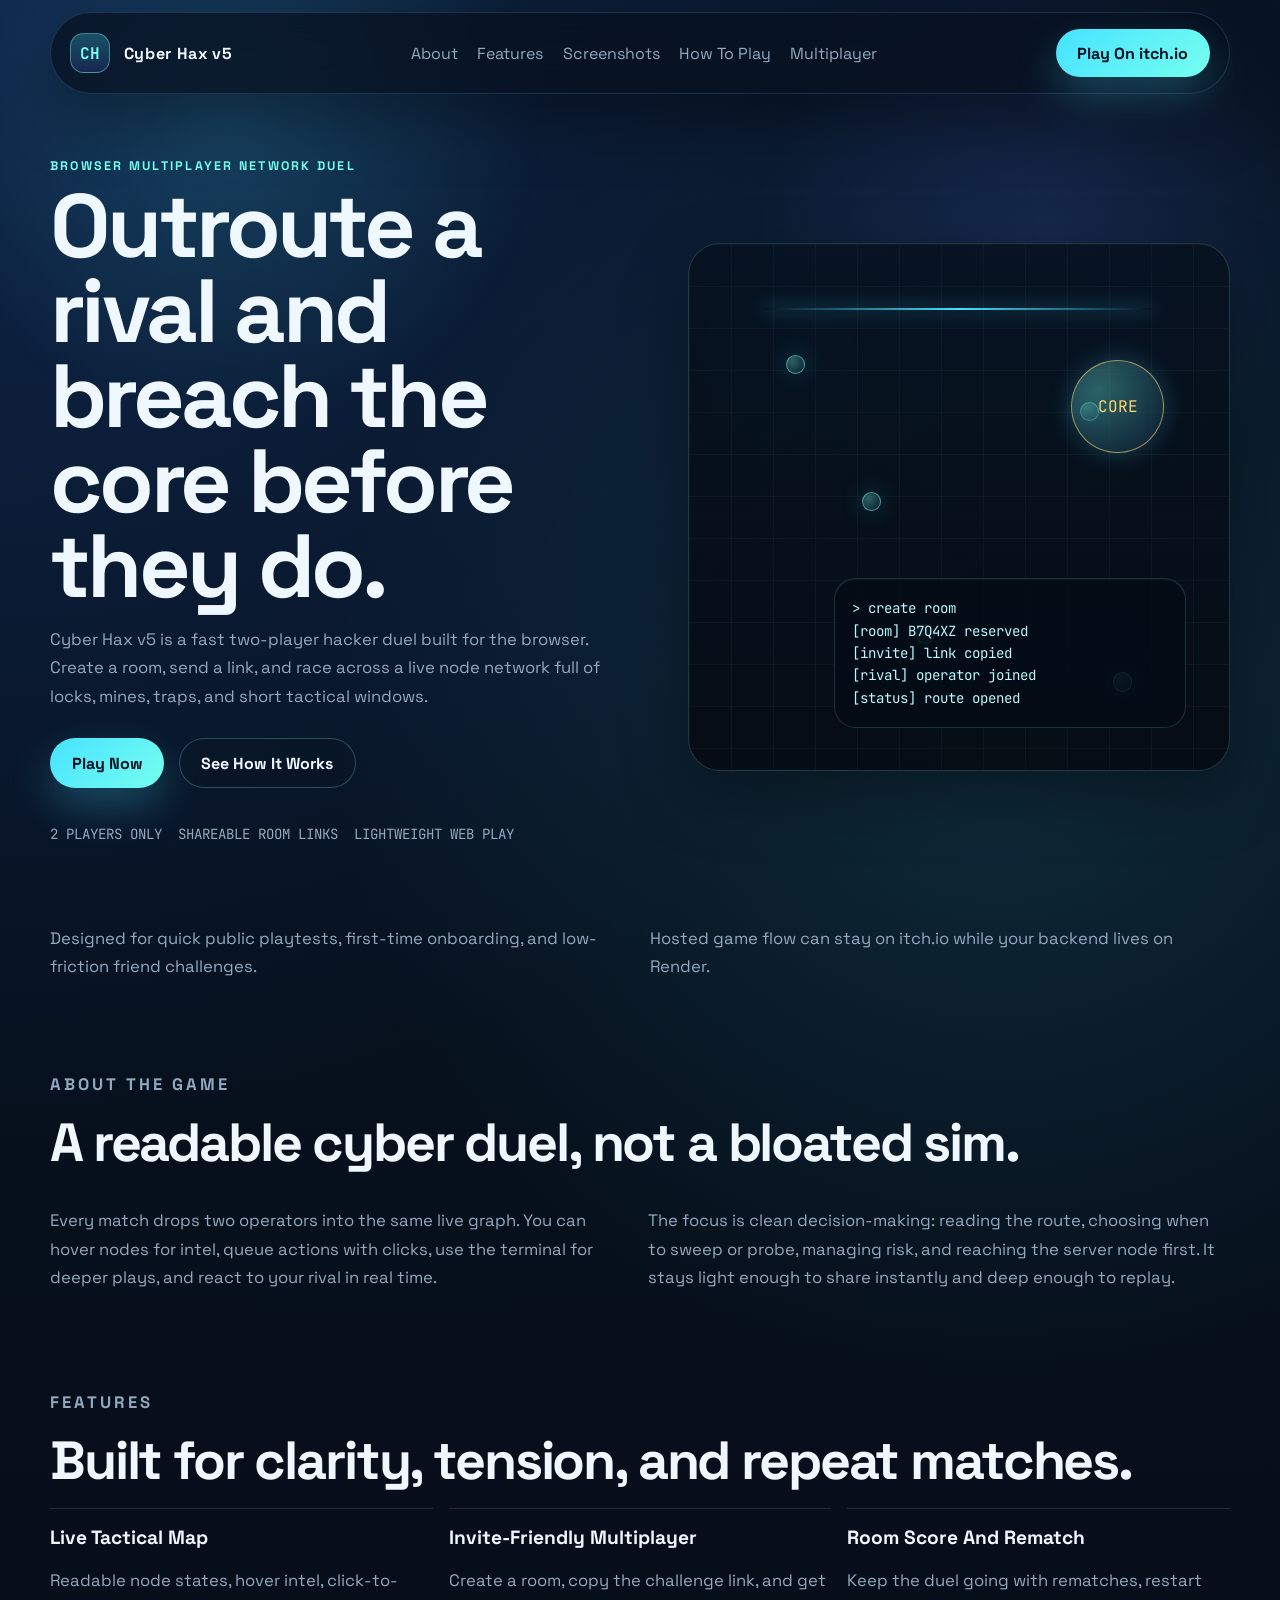
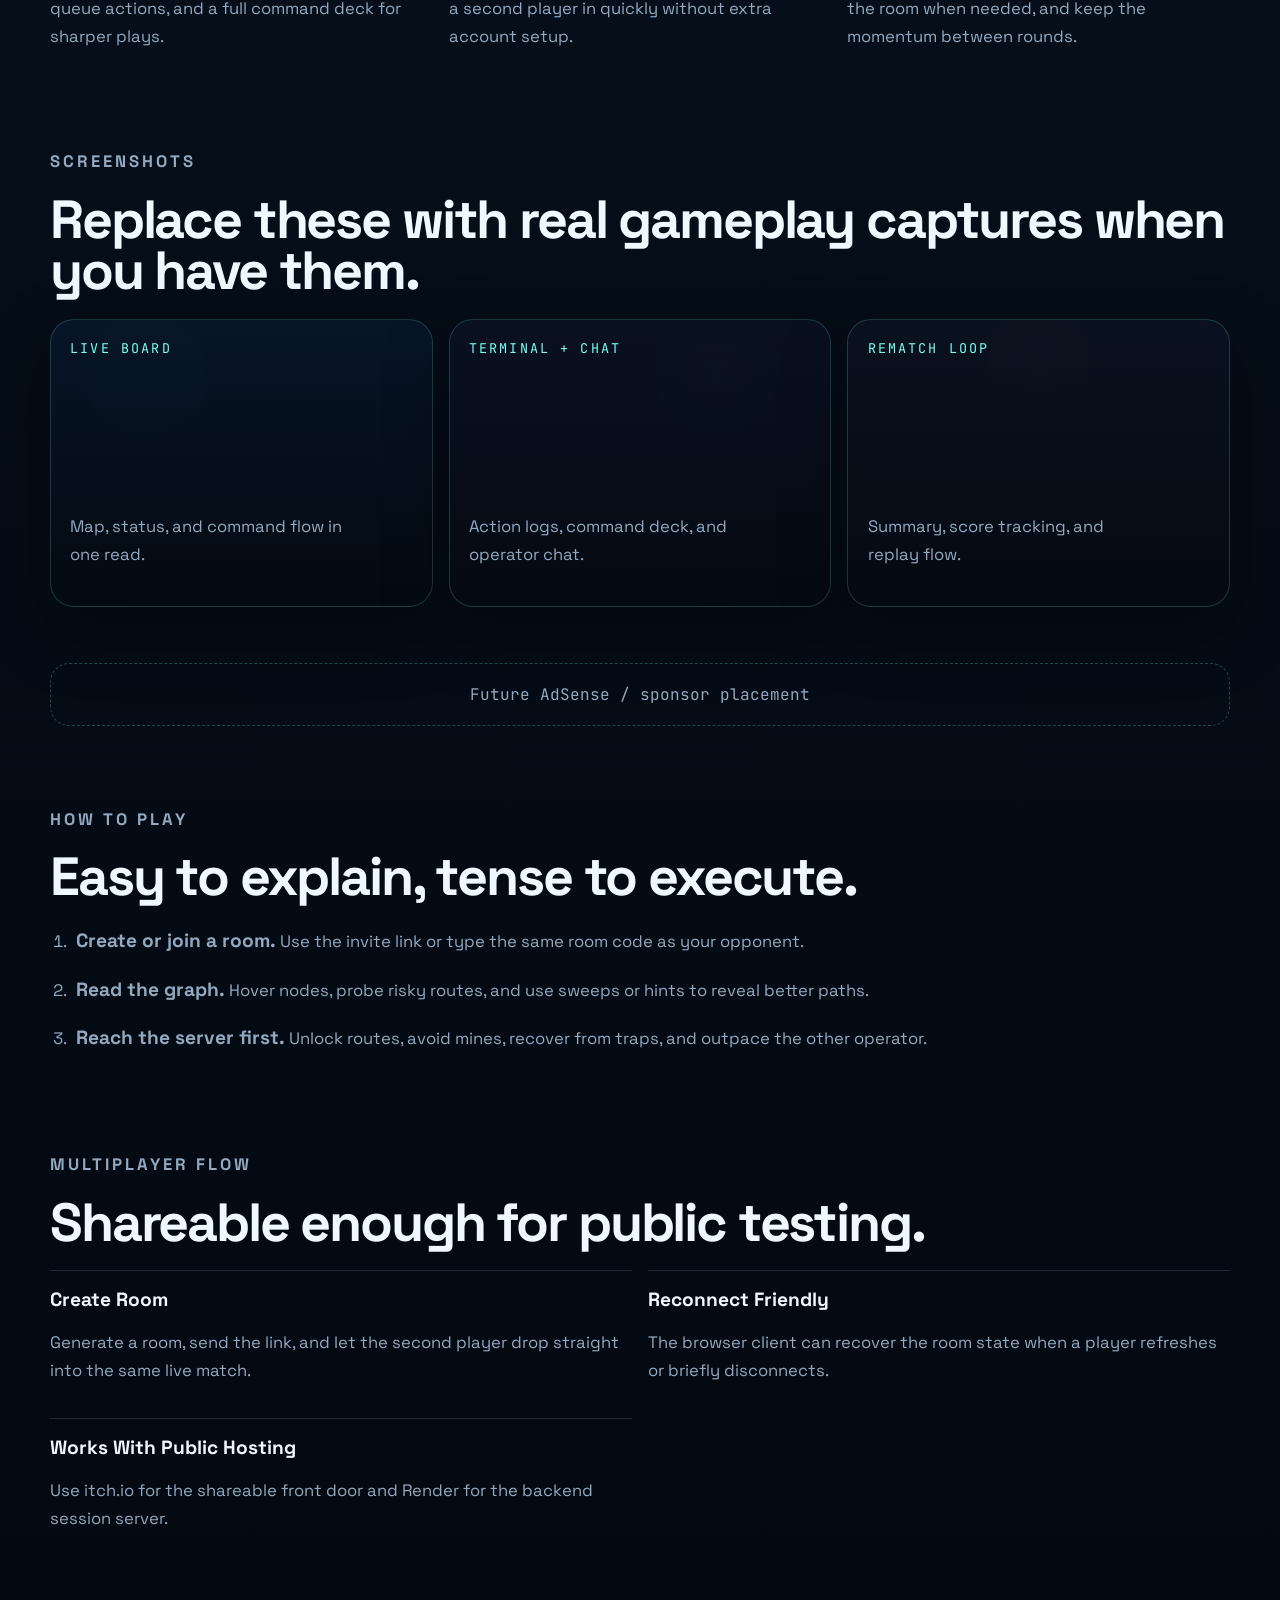
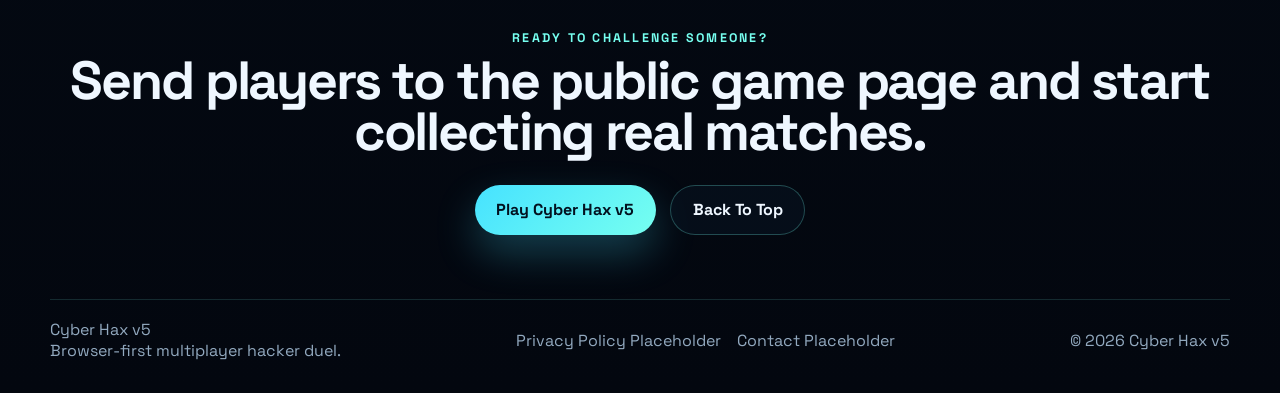
==== commit 1158c60c: "Revert "Harden public web deploy and SEO assets" This reverts commit 0e376f7d988a29b2f66a0195d6ab1e9" ====
--- a/landing_site/index.html
+++ b/landing_site/index.html
@@ -7,23 +7,6 @@
       name="description"
       content="Cyber Hax v5 is a browser-first multiplayer hacker duel. Create a room, challenge a friend, and race through a live network to breach the core."
     />
-    <meta name="robots" content="index,follow,max-image-preview:large" />
-    <meta name="theme-color" content="#06101d" />
-    <meta name="application-name" content="Cyber Hax v5" />
-    <meta property="og:type" content="website" />
-    <meta property="og:title" content="Cyber Hax v5 | Browser Multiplayer Hacker Duel" />
-    <meta property="og:description" content="Play Cyber Hax v5 in the browser, learn the rules, and challenge a friend to a live network duel." />
-    <meta property="og:url" content="https://cyber-hax.netlify.app/" />
-    <meta property="og:site_name" content="Cyber Hax v5" />
-    <meta property="og:image" content="https://cyber-hax.netlify.app/social-preview.svg" />
-    <meta property="og:image:alt" content="Cyber Hax v5 social preview showing a cyber network duel scene" />
-    <meta property="og:image:width" content="1200" />
-    <meta property="og:image:height" content="630" />
-    <meta name="twitter:card" content="summary_large_image" />
-    <meta name="twitter:title" content="Cyber Hax v5 | Browser Multiplayer Hacker Duel" />
-    <meta name="twitter:description" content="Fast browser multiplayer hacker duels with room links, chat, and tactical network routing." />
-    <meta name="twitter:image" content="https://cyber-hax.netlify.app/social-preview.svg" />
-    <link rel="canonical" href="https://cyber-hax.netlify.app/" />
     <title>Cyber Hax v5 | Browser Multiplayer Hacker Duel</title>
     <link rel="preconnect" href="https://fonts.googleapis.com" />
     <link rel="preconnect" href="https://fonts.gstatic.com" crossorigin />
@@ -31,54 +14,6 @@
       href="https://fonts.googleapis.com/css2?family=Space+Grotesk:wght@400;500;700&family=JetBrains+Mono:wght@400;600&display=swap"
       rel="stylesheet"
     />
-    <!-- AdSense / site verification scripts can be added here later. -->
-    <meta name="google-site-verification" content="7DK0P8a8GC7s7tAv5NXuZSRS0B45ZXS3A1fwoPUqGBA" />
-    <link rel="icon" type="image/svg+xml" href="social-preview.svg" />
-    <link rel="apple-touch-icon" href="social-preview.svg" />
-    <link rel="manifest" href="manifest.json" />
-    <script type="application/ld+json">
-      {
-        "@context": "https://schema.org",
-        "@graph": [
-          {
-            "@type": "WebSite",
-            "name": "Cyber Hax v5",
-            "url": "https://cyber-hax.netlify.app/",
-            "description": "Static marketing site for Cyber Hax v5, a browser-first multiplayer hacker duel."
-          },
-          {
-            "@type": "VideoGame",
-            "name": "Cyber Hax v5",
-            "url": "https://cyber-hax-server.onrender.com/",
-            "playMode": "MultiPlayer",
-            "applicationCategory": "Game",
-            "genre": ["Strategy", "Multiplayer", "Browser Game"],
-            "description": "Cyber Hax v5 is a browser multiplayer hacker duel focused on readable tactical network routing."
-          },
-          {
-            "@type": "FAQPage",
-            "mainEntity": [
-              {
-                "@type": "Question",
-                "name": "Do I need an account to play Cyber Hax v5?",
-                "acceptedAnswer": {
-                  "@type": "Answer",
-                  "text": "No. Players can join a room using a callsign and a shared room code or invite link."
-                }
-              },
-              {
-                "@type": "Question",
-                "name": "How many players are supported in each room?",
-                "acceptedAnswer": {
-                  "@type": "Answer",
-                  "text": "Each room is designed for two human players competing in the same live network duel."
-                }
-              }
-            ]
-          }
-        ]
-      }
-    </script>
     <link rel="stylesheet" href="styles.css" />
   </head>
   <body>
@@ -97,10 +32,9 @@
         <a href="#shots">Screenshots</a>
         <a href="#how">How To Play</a>
         <a href="#multiplayer">Multiplayer</a>
-        <a href="#faq">FAQ</a>
       </nav>
-      <a class="header-cta" data-render-link href="https://cyber-hax-server.onrender.com" target="_blank" rel="noreferrer">
-        Play The Live Game
+      <a class="header-cta" data-itch-link href="https://YOUR-ITCH-PAGE.itch.io/cyber-hax-v5" target="_blank" rel="noreferrer">
+        Play On itch.io
       </a>
     </header>
 
@@ -114,8 +48,8 @@
             race across a live node network full of locks, mines, traps, and short tactical windows.
           </p>
           <div class="hero-actions">
-            <a class="primary-link" data-render-link href="https://cyber-hax-server.onrender.com" target="_blank" rel="noreferrer">
-              Play On Render
+            <a class="primary-link" data-itch-link href="https://YOUR-ITCH-PAGE.itch.io/cyber-hax-v5" target="_blank" rel="noreferrer">
+              Play Now
             </a>
             <a class="secondary-link" href="#how">See How It Works</a>
           </div>
@@ -148,7 +82,7 @@
 
       <section class="support-strip reveal">
         <p>Designed for quick public playtests, first-time onboarding, and low-friction friend challenges.</p>
-        <p>The main live build is hosted directly from the Render game service, which keeps play and API traffic same-origin.</p>
+        <p>Hosted game flow can stay on itch.io while your backend lives on Render.</p>
       </section>
 
       <section class="section about reveal" id="about">
@@ -261,47 +195,8 @@
           </div>
           <div>
             <h3>Works With Public Hosting</h3>
-            <p>Start by sending players straight to the public Render build, then add static marketing funnels later.</p>
-          </div>
-        </div>
-      </section>
-
-      <section class="section reveal" id="faq">
-        <div class="section-head">
-          <p class="eyebrow">FAQ</p>
-          <h2>Useful answers for players and site reviewers.</h2>
-        </div>
-        <div class="faq-grid">
-          <article>
-            <h3>Do I need an account?</h3>
-            <p>No. Cyber Hax v5 is designed for fast public testing, so players can join a room with just a callsign.</p>
-          </article>
-          <article>
-            <h3>How many players?</h3>
-            <p>Each live room supports two human operators competing on the same network graph.</p>
-          </article>
-          <article>
-            <h3>Can I share a private match?</h3>
-            <p>Yes. Create a room, copy the invite link or room code, and send it directly to a friend.</p>
-          </article>
-          <article>
-            <h3>What is on this site later?</h3>
-            <p>This landing page is intentionally static so it can host guides, updates, screenshots, FAQs, and AdSense safely.</p>
-          </article>
-        </div>
-      </section>
-
-      <section class="section reveal" id="contact">
-        <div class="section-head">
-          <p class="eyebrow">Contact</p>
-          <h2>Press, feedback, and future partner info can live here.</h2>
-        </div>
-        <div class="contact-panel">
-          <p>
-            Add your real support email, creator handle, Discord, or business contact here before public promotion.
-            This makes the site more complete for players and future monetization review.
-          </p>
-          <p class="cta-note">Suggested placeholder: <a href="mailto:contact@example.com">contact@example.com</a></p>
+            <p>Use itch.io for the shareable front door and Render for the backend session server.</p>
+          </div>
         </div>
       </section>
 
@@ -309,22 +204,21 @@
         <p class="eyebrow">Ready To Challenge Someone?</p>
         <h2>Send players to the public game page and start collecting real matches.</h2>
         <div class="hero-actions">
-          <a class="primary-link" data-render-link href="https://cyber-hax-server.onrender.com" target="_blank" rel="noreferrer">
-            Launch The Public Build
+          <a class="primary-link" data-itch-link href="https://YOUR-ITCH-PAGE.itch.io/cyber-hax-v5" target="_blank" rel="noreferrer">
+            Play Cyber Hax v5
           </a>
           <a class="secondary-link" href="#top">Back To Top</a>
         </div>
       </section>
     </main>
 
-    <!-- Future AdSense body ad unit can be inserted in this area or between major sections. -->
     <footer class="site-footer">
       <div>
         <p>Cyber Hax v5</p>
         <span>Browser-first multiplayer hacker duel.</span>
       </div>
       <div class="footer-links">
-        <a href="privacy.html">Privacy Policy</a>
+        <a href="#">Privacy Policy Placeholder</a>
         <a href="mailto:contact@example.com">Contact Placeholder</a>
       </div>
       <span class="footer-year" id="footerYear"></span>
--- a/landing_site/styles.css
+++ b/landing_site/styles.css
@@ -546,34 +546,3 @@
     right: 0.75rem;
   }
 }
-
-.faq-grid {
-  display: grid;
-  grid-template-columns: repeat(2, minmax(0, 1fr));
-  gap: 1rem;
-}
-
-.faq-grid article,
-.contact-panel {
-  padding: 1.15rem 1.2rem;
-  border: 1px solid rgba(118, 255, 240, 0.16);
-  border-radius: 1.25rem;
-  background: rgba(7, 16, 30, 0.58);
-}
-
-.faq-grid h3,
-.contact-panel p {
-  margin-top: 0;
-}
-
-.cta-note {
-  color: var(--accent-strong);
-  font-family: "JetBrains Mono", "Cascadia Code", monospace;
-  font-size: 0.88rem;
-}
-
-@media (max-width: 1040px) {
-  .faq-grid {
-    grid-template-columns: 1fr;
-  }
-}
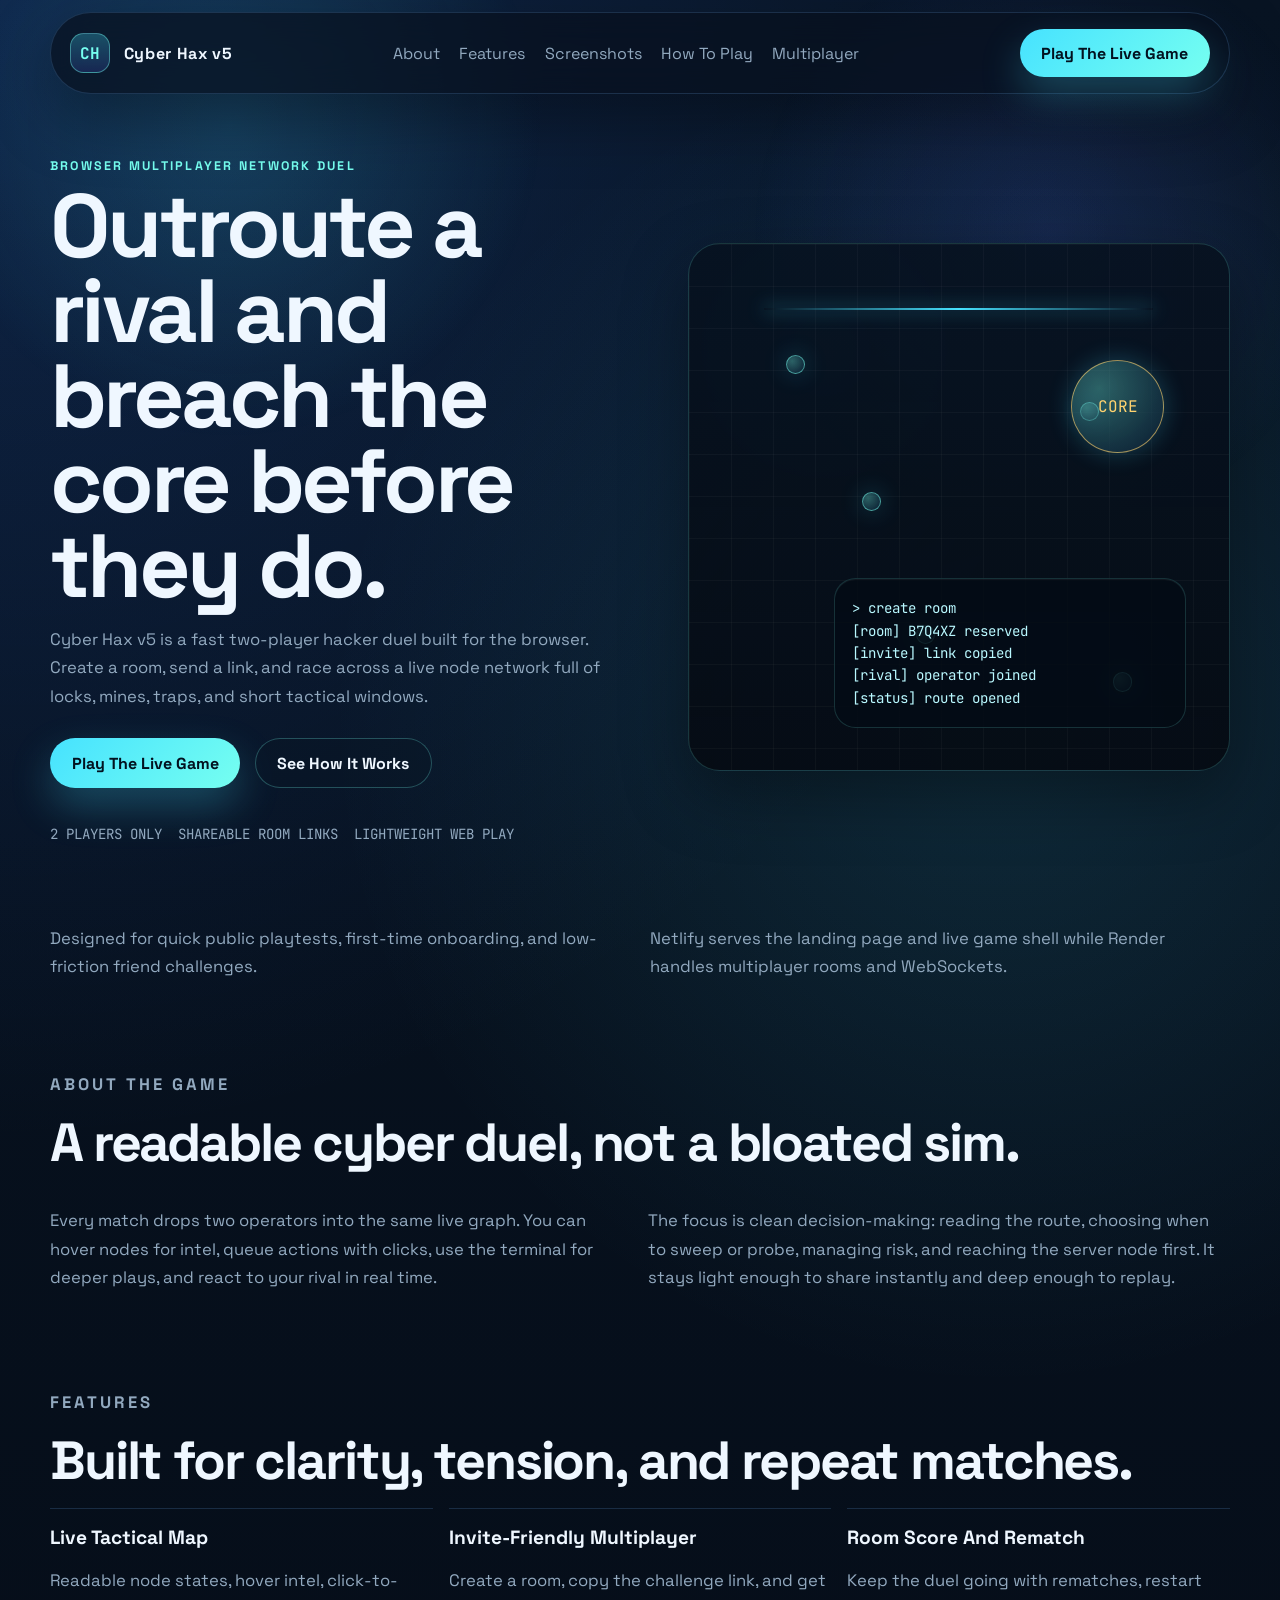
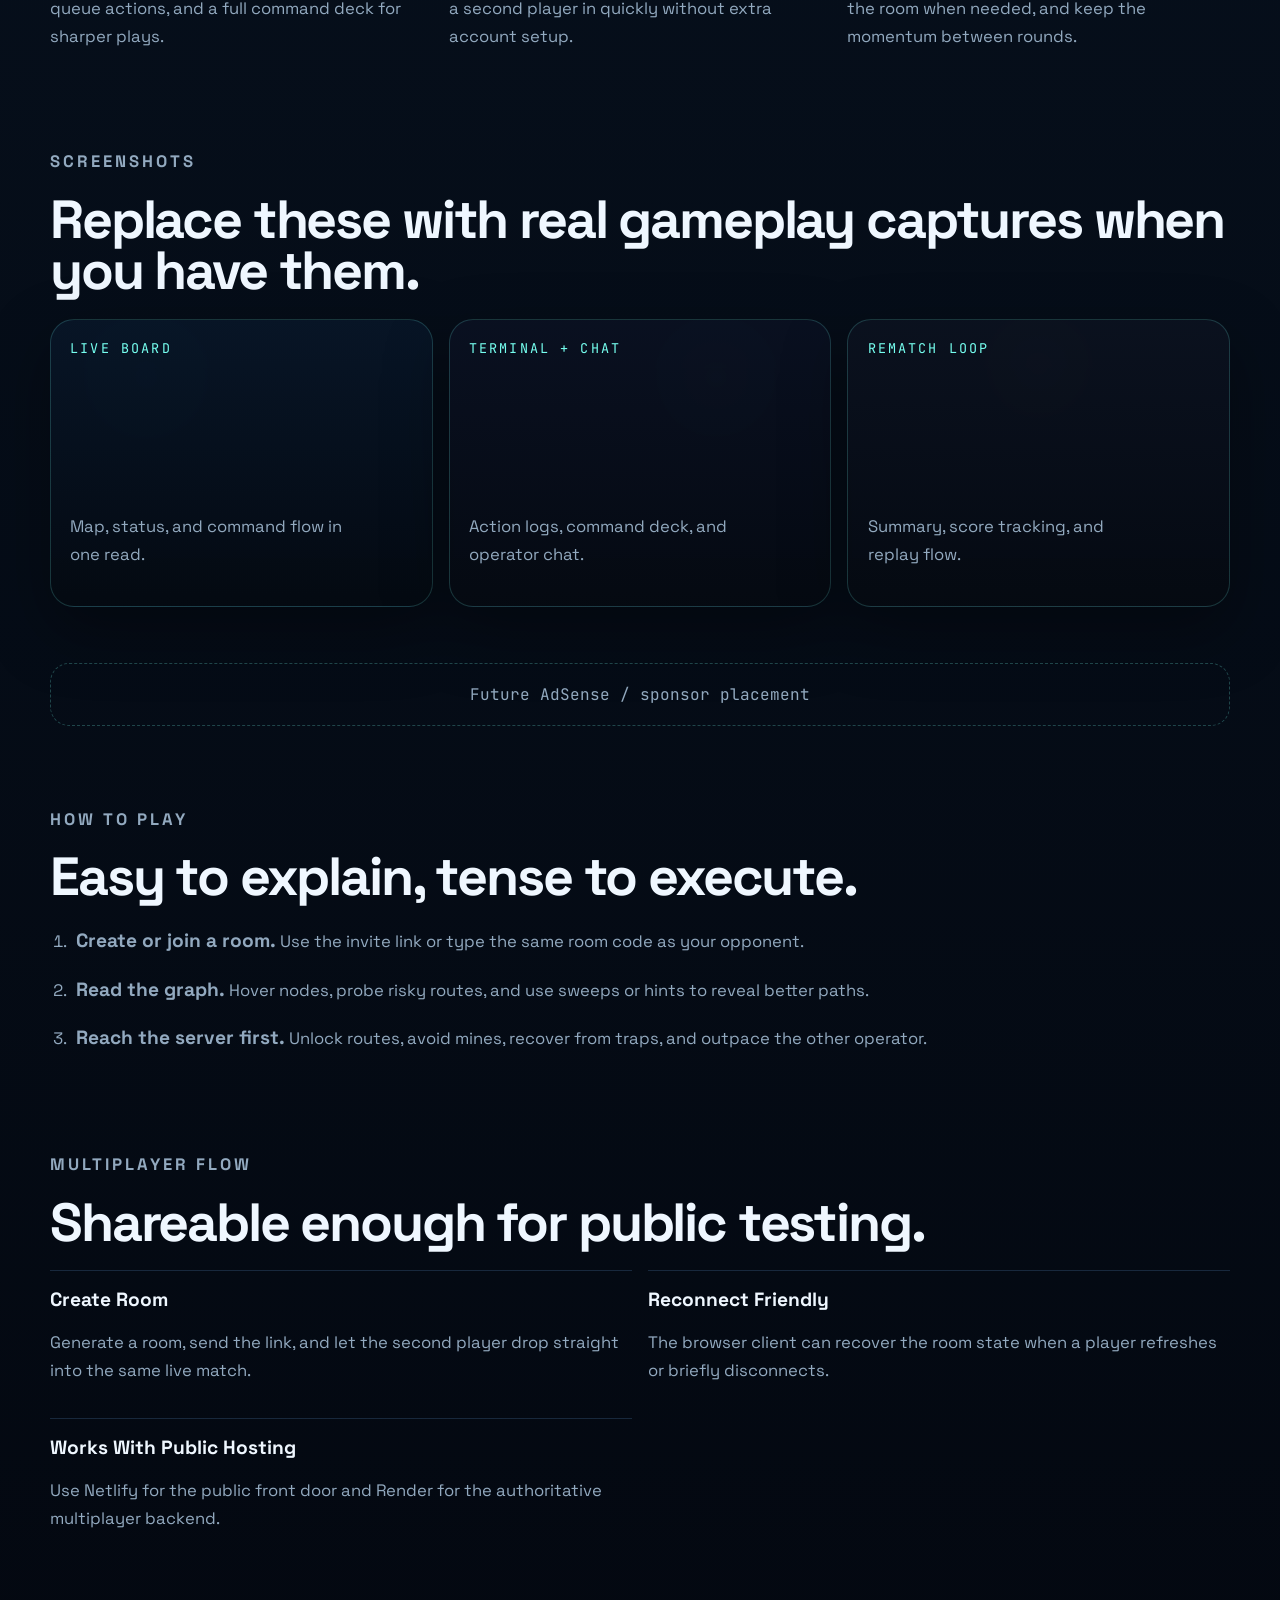
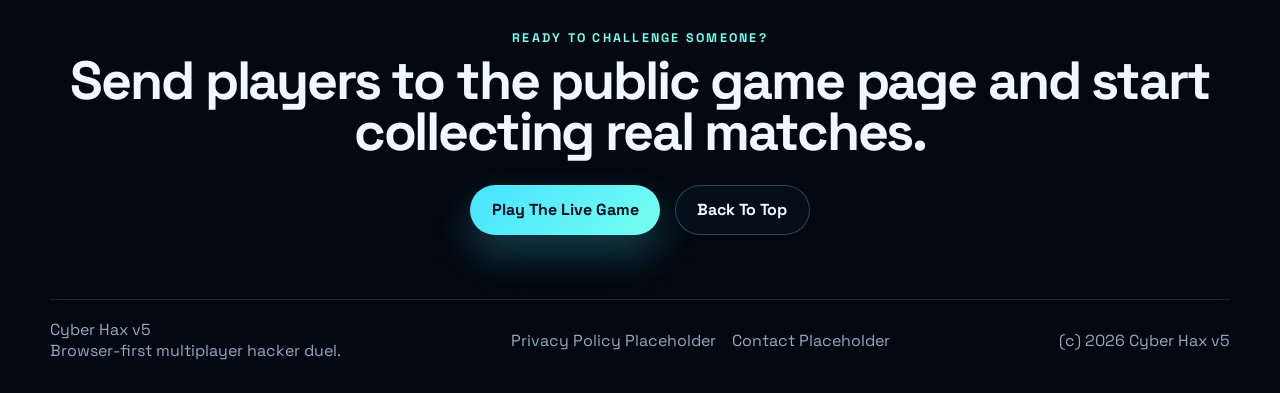
==== commit c25b115c: "Initial commit - Cyber Hax deployment" ====
--- a/landing_site/index.html
+++ b/landing_site/index.html
@@ -33,8 +33,8 @@
         <a href="#how">How To Play</a>
         <a href="#multiplayer">Multiplayer</a>
       </nav>
-      <a class="header-cta" data-itch-link href="https://YOUR-ITCH-PAGE.itch.io/cyber-hax-v5" target="_blank" rel="noreferrer">
-        Play On itch.io
+      <a class="header-cta" data-live-game-link href="/play/">
+        Play The Live Game
       </a>
     </header>
 
@@ -48,8 +48,8 @@
             race across a live node network full of locks, mines, traps, and short tactical windows.
           </p>
           <div class="hero-actions">
-            <a class="primary-link" data-itch-link href="https://YOUR-ITCH-PAGE.itch.io/cyber-hax-v5" target="_blank" rel="noreferrer">
-              Play Now
+            <a class="primary-link" data-live-game-link href="/play/">
+              Play The Live Game
             </a>
             <a class="secondary-link" href="#how">See How It Works</a>
           </div>
@@ -82,7 +82,7 @@
 
       <section class="support-strip reveal">
         <p>Designed for quick public playtests, first-time onboarding, and low-friction friend challenges.</p>
-        <p>Hosted game flow can stay on itch.io while your backend lives on Render.</p>
+        <p>Netlify serves the landing page and live game shell while Render handles multiplayer rooms and WebSockets.</p>
       </section>
 
       <section class="section about reveal" id="about">
@@ -195,7 +195,7 @@
           </div>
           <div>
             <h3>Works With Public Hosting</h3>
-            <p>Use itch.io for the shareable front door and Render for the backend session server.</p>
+            <p>Use Netlify for the public front door and Render for the authoritative multiplayer backend.</p>
           </div>
         </div>
       </section>
@@ -204,8 +204,8 @@
         <p class="eyebrow">Ready To Challenge Someone?</p>
         <h2>Send players to the public game page and start collecting real matches.</h2>
         <div class="hero-actions">
-          <a class="primary-link" data-itch-link href="https://YOUR-ITCH-PAGE.itch.io/cyber-hax-v5" target="_blank" rel="noreferrer">
-            Play Cyber Hax v5
+          <a class="primary-link" data-live-game-link href="/play/">
+            Play The Live Game
           </a>
           <a class="secondary-link" href="#top">Back To Top</a>
         </div>
